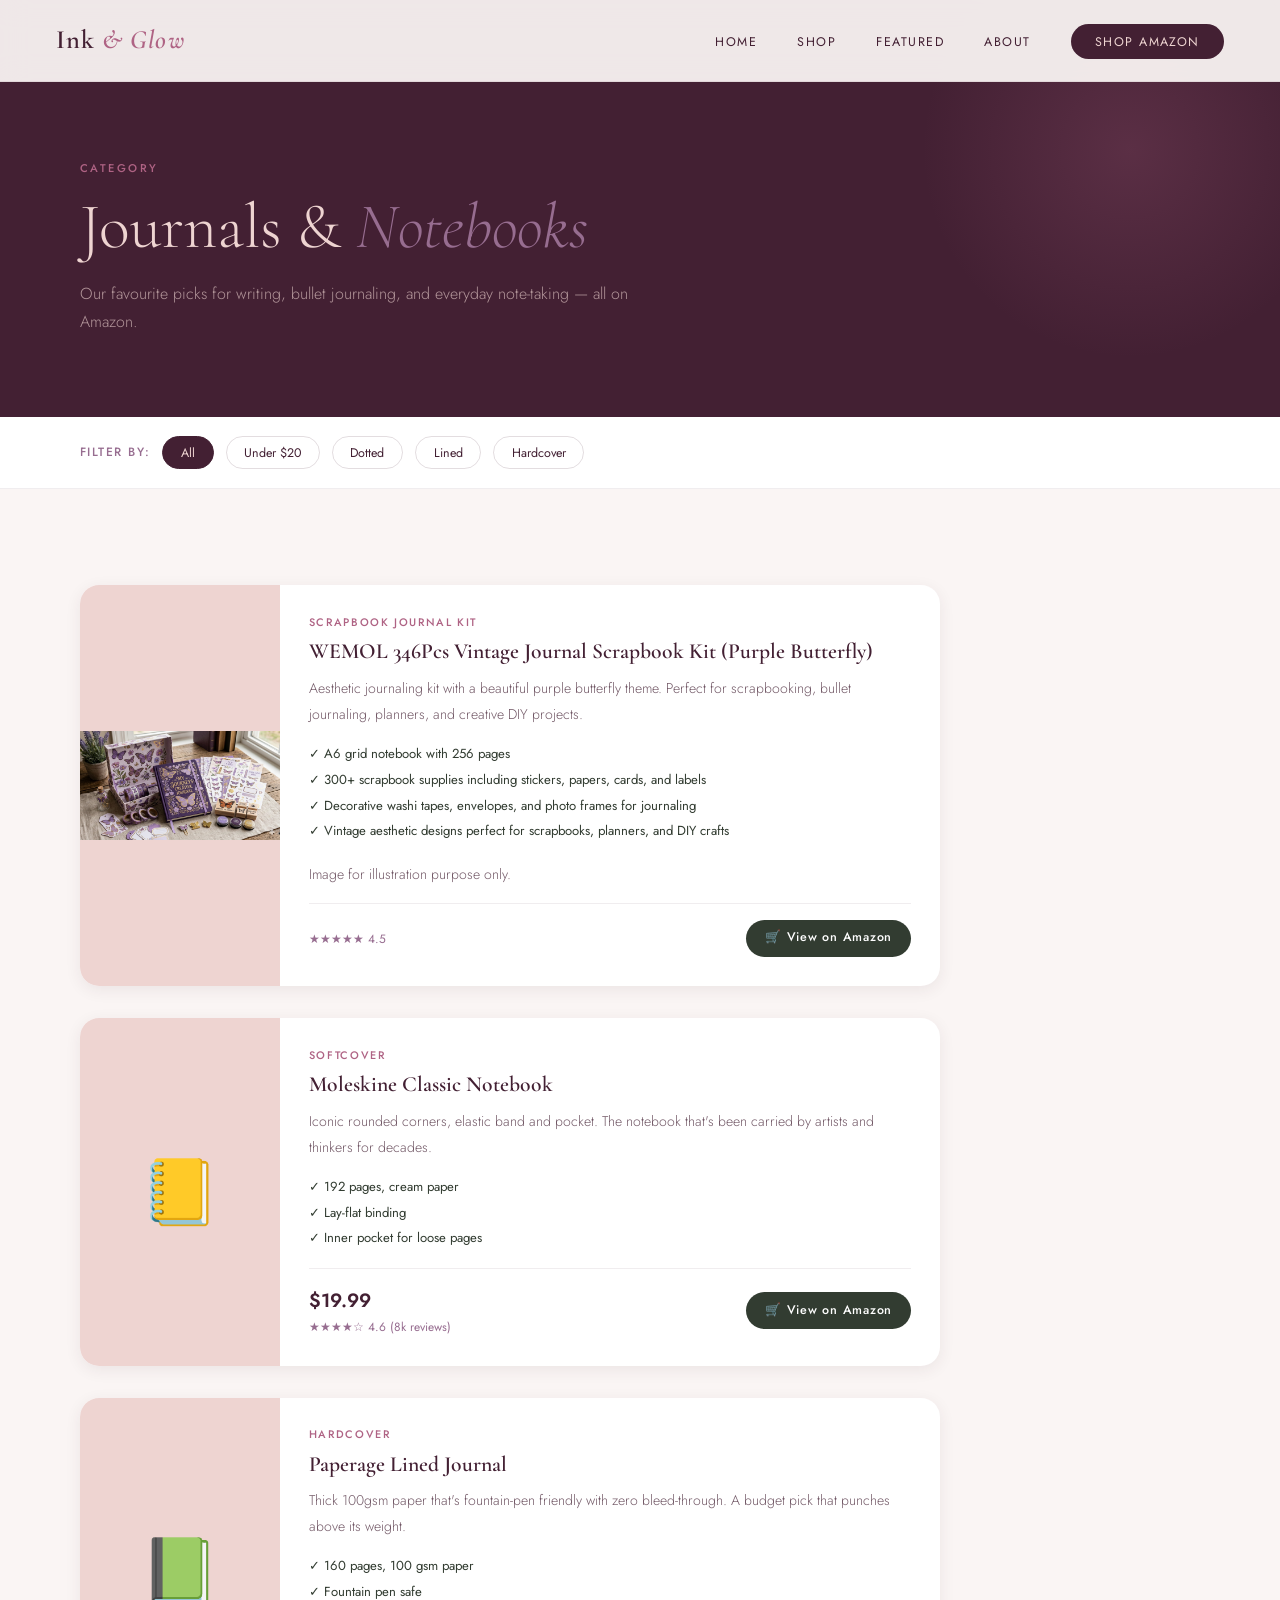
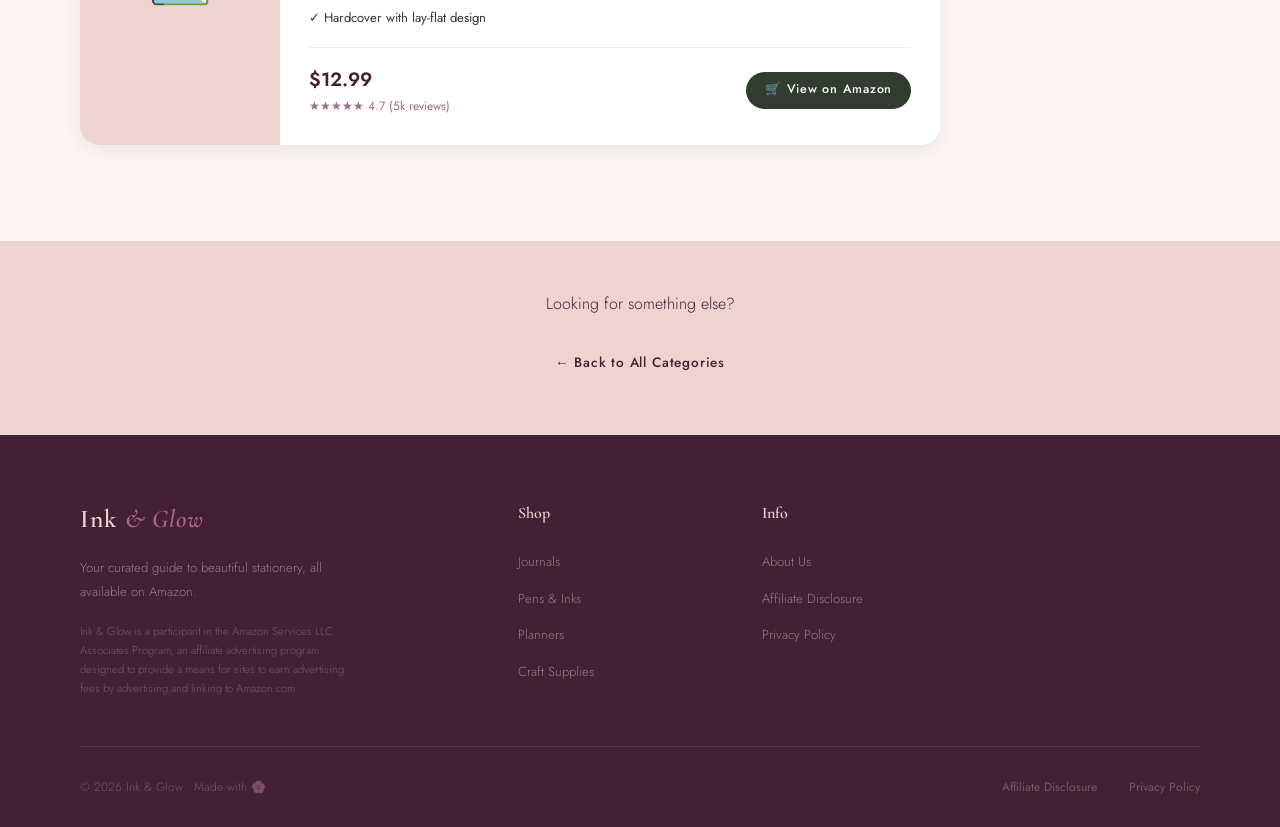
==== journals.html @ 172609c1 "initial commit" ====
<!DOCTYPE html>
<html lang="en">
<head>
  <meta charset="UTF-8" />
  <meta name="viewport" content="width=device-width, initial-scale=1.0" />
  <title>Journals & Notebooks — Ink & Glow</title>
  <link rel="stylesheet" href="style.css" />
</head>
<body>

<nav class="nav" id="nav">
  <a href="index.html" class="nav__logo">Ink <span>& Glow</span></a>
  <ul class="nav__links">
    <li><a href="index.html">Home</a></li>
    <li><a href="index.html#categories">Shop</a></li>
    <li><a href="index.html#featured">Featured</a></li>
    <li><a href="about.html">About</a></li>
    <li><a href="index.html#featured" class="nav__cta">Shop Amazon</a></li>
  </ul>
</nav>

<header class="page-hero">
  <span class="section-label page-hero__label anim-1">Category</span>
  <h1 class="page-hero__title anim-2">Journals & <em>Notebooks</em></h1>
  <p class="page-hero__sub anim-3">Our favourite picks for writing, bullet journaling, and everyday note-taking — all on Amazon.</p>
</header>

<!-- FILTER BAR (optional, just visual) -->
<div class="filter-bar">
  <span class="filter-bar__label">Filter by:</span>
  <button class="filter-btn filter-btn--active">All</button>
  <button class="filter-btn">Under $20</button>
  <button class="filter-btn">Dotted</button>
  <button class="filter-btn">Lined</button>
  <button class="filter-btn">Hardcover</button>
</div>

<section class="section">
  <div class="cat-products-grid">

    <!-- PRODUCT CARD — copy and paste this block for each product -->
    <div class="card cat-product-card reveal">
      <div class="cat-product-card__img"><img src="pics/purple-butterfly.png"></div>
      <div class="cat-product-card__body">
        <span class="cat-product-card__tag">SCRAPBOOK JOURNAL KIT</span>
        <h3 class="cat-product-card__name">WEMOL 346Pcs Vintage Journal Scrapbook Kit (Purple Butterfly)</h3>
        <p class="cat-product-card__desc">Aesthetic journaling kit with a beautiful purple butterfly theme. Perfect for scrapbooking, bullet journaling, planners, and creative DIY projects.</p>
        <ul class="cat-product-card__features">
          <li>✓ A6 grid notebook with 256 pages</li>
          <li>✓ 300+ scrapbook supplies including stickers, papers, cards, and labels</li>
          <li>✓ Decorative washi tapes, envelopes, and photo frames for journaling</li>
          <li>✓ Vintage aesthetic designs perfect for scrapbooks, planners, and DIY crafts</li>
        </ul>
        <p class="cat-product-card__desc">Image for illustration purpose only.</p>
        <div class="cat-product-card__footer">
          <div>
            <span class="cat-product-card__price"></span>
            <span class="cat-product-card__stars">★★★★★ 4.5</span>
          </div>
          <a href="https://amzn.to/4ucD2rO" target="_blank" rel="noopener" class="btn btn--amazon">🛒 View on Amazon</a>
        </div>
      </div>
    </div>
    <!-- END PRODUCT CARD -->

    <div class="card cat-product-card reveal">
      <div class="cat-product-card__img">📒</div>
      <div class="cat-product-card__body">
        <span class="cat-product-card__tag">Softcover</span>
        <h3 class="cat-product-card__name">Moleskine Classic Notebook</h3>
        <p class="cat-product-card__desc">Iconic rounded corners, elastic band and pocket. The notebook that's been carried by artists and thinkers for decades.</p>
        <ul class="cat-product-card__features">
          <li>✓ 192 pages, cream paper</li>
          <li>✓ Lay-flat binding</li>
          <li>✓ Inner pocket for loose pages</li>
        </ul>
        <div class="cat-product-card__footer">
          <div>
            <span class="cat-product-card__price">$19.99</span>
            <span class="cat-product-card__stars">★★★★☆ 4.6 (8k reviews)</span>
          </div>
          <a href="YOUR_AMAZON_AFFILIATE_LINK_HERE" target="_blank" rel="noopener" class="btn btn--amazon">🛒 View on Amazon</a>
        </div>
      </div>
    </div>

    <div class="card cat-product-card reveal">
      <div class="cat-product-card__img">📗</div>
      <div class="cat-product-card__body">
        <span class="cat-product-card__tag">Hardcover</span>
        <h3 class="cat-product-card__name">Paperage Lined Journal</h3>
        <p class="cat-product-card__desc">Thick 100gsm paper that's fountain-pen friendly with zero bleed-through. A budget pick that punches above its weight.</p>
        <ul class="cat-product-card__features">
          <li>✓ 160 pages, 100 gsm paper</li>
          <li>✓ Fountain pen safe</li>
          <li>✓ Hardcover with lay-flat design</li>
        </ul>
        <div class="cat-product-card__footer">
          <div>
            <span class="cat-product-card__price">$12.99</span>
            <span class="cat-product-card__stars">★★★★★ 4.7 (5k reviews)</span>
          </div>
          <a href="YOUR_AMAZON_AFFILIATE_LINK_HERE" target="_blank" rel="noopener" class="btn btn--amazon">🛒 View on Amazon</a>
        </div>
      </div>
    </div>

    <!-- ADD MORE PRODUCT CARDS HERE BY COPYING THE BLOCK ABOVE -->

  </div>
</section>

<!-- BACK TO CATEGORIES -->
<section class="section section--rose" style="text-align:center; padding:3rem 5rem;">
  <p style="margin-bottom:1.2rem; color:var(--eggplant);">Looking for something else?</p>
  <a href="index.html#categories" class="btn btn--dark">← Back to All Categories</a>
</section>

<footer class="footer">
  <div class="footer__grid">
    <div>
      <span class="footer__brand-name">Ink <span>& Glow</span></span>
      <p class="footer__desc">Your curated guide to beautiful stationery, all available on Amazon.</p>
      <p class="footer__disclaimer">Ink & Glow is a participant in the Amazon Services LLC Associates Program, an affiliate advertising program designed to provide a means for sites to earn advertising fees by advertising and linking to Amazon.com.</p>
    </div>
    <div>
      <p class="footer__heading">Shop</p>
      <ul class="footer__links">
        <li><a href="journals.html">Journals</a></li>
        <li><a href="pens.html">Pens & Inks</a></li>
        <li><a href="planners.html">Planners</a></li>
        <li><a href="craft.html">Craft Supplies</a></li>
      </ul>
    </div>
    <div>
      <p class="footer__heading">Info</p>
      <ul class="footer__links">
        <li><a href="about.html">About Us</a></li>
        <li><a href="affiliate-disclosure.html">Affiliate Disclosure</a></li>
        <li><a href="privacy.html">Privacy Policy</a></li>
      </ul>
    </div>
  </div>
  <div class="footer__bottom">
    <p class="footer__copy">© 2026 Ink & Glow · Made with 🌸</p>
    <div class="footer__bottom-links">
      <a href="affiliate-disclosure.html">Affiliate Disclosure</a>
      <a href="privacy.html">Privacy Policy</a>
    </div>
  </div>
</footer>

<style>
.filter-bar {
  display: flex; align-items: center; gap: 0.75rem; flex-wrap: wrap;
  padding: 1.2rem 5rem; background: #fff;
  border-bottom: 1px solid rgba(67,32,51,0.08);
}
.filter-bar__label { font-size: 0.75rem; text-transform: uppercase; letter-spacing: 0.12em; color: var(--tulipan); font-weight: 500; }
.filter-btn {
  padding: 0.4rem 1.1rem; border-radius: var(--radius-pill);
  border: 1.5px solid rgba(67,32,51,0.15); background: transparent;
  font-family: var(--font-body); font-size: 0.78rem;
  color: var(--eggplant); cursor: pointer;
  transition: all var(--transition);
}
.filter-btn:hover      { border-color: var(--raspberry); color: var(--raspberry); }
.filter-btn--active    { background: var(--eggplant); color: var(--misty-rose); border-color: var(--eggplant); }

.cat-products-grid {
  display: grid; grid-template-columns: 1fr;
  gap: 2rem; max-width: 860px;
}
.cat-product-card { display: grid; grid-template-columns: 200px 1fr; }
.cat-product-card__img {
  background: var(--misty-rose);
  display: flex; align-items: center; justify-content: center;
  font-size: 4rem; min-height: 200px;
}
.cat-product-card__body { padding: 1.8rem; }
.cat-product-card__tag {
  font-size: 0.68rem; text-transform: uppercase; letter-spacing: 0.15em;
  color: var(--raspberry); font-weight: 500; display: block; margin-bottom: 0.5rem;
}
.cat-product-card__name {
  font-family: var(--font-display); font-size: 1.35rem; font-weight: 600;
  color: var(--eggplant); margin-bottom: 0.6rem; line-height: 1.2;
}
.cat-product-card__desc { font-size: 0.88rem; margin-bottom: 1rem; }
.cat-product-card__features {
  list-style: none; display: flex; flex-direction: column; gap: 0.3rem;
  margin-bottom: 1.2rem;
}
.cat-product-card__features li { font-size: 0.82rem; color: var(--olive); font-weight: 400; }
.cat-product-card__footer {
  display: flex; align-items: center; justify-content: space-between;
  padding-top: 1rem; border-top: 1px solid rgba(67,32,51,0.08); flex-wrap: wrap; gap: 0.8rem;
}
.cat-product-card__price { font-size: 1.2rem; font-weight: 600; color: var(--eggplant); display: block; }
.cat-product-card__stars { font-size: 0.75rem; color: var(--tulipan); display: block; margin-top: 0.15rem; }

@media (max-width: 700px) {
  .cat-product-card { grid-template-columns: 1fr; }
  .cat-product-card__img { min-height: 140px; }
  .filter-bar { padding: 1rem 1.5rem; }
}
</style>

<script>
  const nav = document.getElementById('nav');
  window.addEventListener('scroll', () => nav.classList.toggle('scrolled', window.scrollY > 40));
  const reveals = document.querySelectorAll('.reveal');
  const observer = new IntersectionObserver((entries) => {
    entries.forEach((e, i) => {
      if (e.isIntersecting) { e.target.style.transitionDelay = (i % 4) * 0.1 + 's'; e.target.classList.add('visible'); }
    });
  }, { threshold: 0.1 });
  reveals.forEach(el => observer.observe(el));

  // Filter buttons (visual only — just toggles active state)
  document.querySelectorAll('.filter-btn').forEach(btn => {
    btn.addEventListener('click', () => {
      document.querySelectorAll('.filter-btn').forEach(b => b.classList.remove('filter-btn--active'));
      btn.classList.add('filter-btn--active');
    });
  });
</script>
</body>
</html>
---- style.css ----
@import url('https://fonts.googleapis.com/css2?family=Cormorant+Garamond:ital,wght@0,300;0,400;0,600;1,300;1,400;1,600&family=Jost:wght@300;400;500;600&display=swap');

:root {
  --misty-rose: #EED4D1;
  --eggplant:   #432033;
  --tulipan:    #976D90;
  --raspberry:  #AF6384;
  --olive:      #323C31;
  --cream:      #FAF5F4;
  --font-display: 'Cormorant Garamond', serif;
  --font-body:    'Jost', sans-serif;
  --shadow-sm: 0 4px 16px rgba(67,32,51,0.08);
  --shadow-md: 0 8px 32px rgba(67,32,51,0.13);
  --radius-sm:   0.6rem;
  --radius-md:   1.2rem;
  --radius-pill: 2rem;
  --transition: 0.28s ease;
}

*, *::before, *::after { box-sizing: border-box; margin: 0; padding: 0; }
html { scroll-behavior: smooth; }
body { font-family: var(--font-body); background: var(--cream); color: var(--eggplant); overflow-x: hidden; line-height: 1.6; }
img { max-width: 100%; display: block; }
ul  { list-style: none; }
a   { color: inherit; text-decoration: none; }

h1, h2, h3, h4 { font-family: var(--font-display); font-weight: 400; line-height: 1.15; }
p { font-weight: 300; line-height: 1.85; color: rgba(67,32,51,0.75); }
em { font-style: italic; color: var(--tulipan); }

.section-label { display: block; font-size: 0.7rem; letter-spacing: 0.22em; text-transform: uppercase; color: var(--raspberry); font-weight: 500; margin-bottom: 0.75rem; }
.section-title { font-family: var(--font-display); font-size: clamp(2rem, 3.5vw, 3rem); font-weight: 400; color: var(--eggplant); margin-bottom: 1.2rem; }

.section       { padding: 6rem 5rem; }
.section--dark { background: var(--eggplant); }
.section--dark .section-title { color: var(--misty-rose); }
.section--dark p { color: rgba(238,212,209,0.65); }
.section--rose  { background: var(--misty-rose); }

.nav {
  position: fixed; top: 0; left: 0; right: 0; z-index: 1000;
  display: flex; align-items: center; justify-content: space-between;
  padding: 1.2rem 3.5rem;
  background: rgba(250,245,244,0.94);
  backdrop-filter: blur(14px);
  border-bottom: 1px solid rgba(67,32,51,0.08);
  transition: box-shadow var(--transition);
}
.nav.scrolled { box-shadow: var(--shadow-sm); }
.nav__logo { font-family: var(--font-display); font-size: 1.65rem; font-weight: 600; letter-spacing: 0.04em; color: var(--eggplant); }
.nav__logo span { color: var(--raspberry); font-style: italic; }
.nav__links { display: flex; align-items: center; gap: 2.5rem; }
.nav__links a { font-size: 0.78rem; letter-spacing: 0.12em; text-transform: uppercase; font-weight: 400; color: var(--eggplant); transition: color var(--transition); position: relative; }
.nav__links a::after { content: ''; position: absolute; bottom: -3px; left: 0; right: 0; height: 1px; background: var(--raspberry); transform: scaleX(0); transform-origin: left; transition: transform var(--transition); }
.nav__links a:hover        { color: var(--raspberry); }
.nav__links a:hover::after { transform: scaleX(1); }
.nav__links a.active       { color: var(--raspberry); }
.nav__links a.active::after{ transform: scaleX(1); }
.nav__cta { background: var(--eggplant) !important; color: var(--misty-rose) !important; padding: 0.55rem 1.5rem; border-radius: var(--radius-pill); transition: background var(--transition) !important; }
.nav__cta::after { display: none !important; }
.nav__cta:hover  { background: var(--raspberry) !important; color: #fff !important; }

.btn { display: inline-flex; align-items: center; gap: 0.5rem; padding: 0.85rem 2rem; border-radius: var(--radius-pill); font-family: var(--font-body); font-size: 0.85rem; letter-spacing: 0.06em; font-weight: 500; cursor: pointer; border: none; transition: transform var(--transition), background var(--transition), color var(--transition); }
.btn:hover { transform: translateY(-2px); }
.btn--primary       { background: var(--raspberry); color: #fff; }
.btn--primary:hover { background: var(--tulipan); color: #fff; }
.btn--outline-light       { border: 1.5px solid rgba(238,212,209,0.5); color: var(--misty-rose); background: transparent; }
.btn--outline-light:hover { border-color: var(--misty-rose); color: #fff; }
.btn--outline       { border: 1.5px solid var(--eggplant); color: var(--eggplant); background: transparent; }
.btn--outline:hover { background: var(--eggplant); color: var(--misty-rose); }
.btn--amazon       { background: var(--olive); color: #fff; font-size: 0.78rem; padding: 0.55rem 1.2rem; }
.btn--amazon:hover { background: var(--raspberry); }

.badge { display: inline-block; font-size: 0.67rem; letter-spacing: 0.12em; text-transform: uppercase; padding: 0.28rem 0.85rem; border-radius: var(--radius-pill); font-weight: 500; }
.badge--primary { background: var(--raspberry); color: #fff; }

.marquee-wrap { background: var(--olive); padding: 0.9rem 0; overflow: hidden; border-top: 3px solid var(--raspberry); border-bottom: 3px solid var(--raspberry); }
.marquee-track { display: flex; gap: 3rem; width: max-content; animation: marquee 25s linear infinite; }
.marquee-track span { font-family: var(--font-display); font-size: 1.1rem; font-style: italic; color: var(--misty-rose); white-space: nowrap; letter-spacing: 0.04em; }
.marquee-track span::before { content: '✦ '; color: var(--raspberry); }

.card { background: #fff; border-radius: var(--radius-md); overflow: hidden; box-shadow: var(--shadow-sm); transition: transform var(--transition), box-shadow var(--transition); }
.card:hover { transform: translateY(-6px); box-shadow: var(--shadow-md); }
.card--dark { background: rgba(255,255,255,0.05); border: 1px solid rgba(238,212,209,0.12); }
.card--dark:hover { border-color: var(--raspberry); }

.page-hero { padding: 10rem 5rem 5rem; background: var(--eggplant); position: relative; overflow: hidden; }
.page-hero::before { content: ''; position: absolute; top: -60px; right: -60px; width: 420px; height: 420px; border-radius: 50%; background: radial-gradient(circle, rgba(175,99,132,0.22) 0%, transparent 70%); pointer-events: none; }
.page-hero__label { color: var(--raspberry) !important; }
.page-hero__title { font-family: var(--font-display); font-size: clamp(2.5rem, 5vw, 4.5rem); color: var(--misty-rose); font-weight: 300; max-width: 680px; margin-bottom: 1rem; }
.page-hero__sub { font-size: 1rem; color: rgba(238,212,209,0.65); max-width: 560px; font-weight: 300; line-height: 1.8; }

.prose { max-width: 780px; }
.prose h2 { font-family: var(--font-display); font-size: 1.65rem; font-weight: 600; color: var(--eggplant); margin: 2.8rem 0 0.75rem; }
.prose h2:first-child { margin-top: 0; }
.prose p  { margin-bottom: 1.2rem; }
.prose ul { list-style: disc; padding-left: 1.4rem; margin-bottom: 1.2rem; }
.prose ul li { font-weight: 300; line-height: 1.8; color: rgba(67,32,51,0.75); margin-bottom: 0.4rem; }
.prose a { color: var(--raspberry); text-decoration: underline; text-underline-offset: 3px; }
.prose a:hover { color: var(--tulipan); }
.prose .last-updated { font-size: 0.78rem; color: var(--tulipan); margin-bottom: 2.5rem; }

.footer { background: var(--eggplant); padding: 4rem 5rem 0; }
.footer__grid { display: grid; grid-template-columns: 2fr 1fr 1fr 1fr; gap: 3rem; padding-bottom: 3rem; border-bottom: 1px solid rgba(238,212,209,0.1); }
.footer__brand-name { font-family: var(--font-display); font-size: 1.6rem; font-weight: 600; color: var(--misty-rose); letter-spacing: 0.04em; display: inline-block; margin-bottom: 1rem; }
.footer__brand-name span { color: var(--raspberry); font-style: italic; }
.footer__desc { font-size: 0.82rem; color: rgba(238,212,209,0.5); max-width: 260px; line-height: 1.8; font-weight: 300; }
.footer__disclaimer { font-size: 0.7rem; color: rgba(238,212,209,0.3); margin-top: 1.2rem; line-height: 1.7; max-width: 280px; }
.footer__heading { font-family: var(--font-display); font-size: 1rem; font-weight: 600; color: var(--misty-rose); margin-bottom: 1.2rem; }
.footer__links { display: flex; flex-direction: column; gap: 0.7rem; }
.footer__links a { font-size: 0.82rem; color: rgba(238,212,209,0.5); font-weight: 300; transition: color var(--transition); }
.footer__links a:hover { color: var(--misty-rose); }
.footer__bottom { padding: 1.8rem 0; display: flex; align-items: center; justify-content: space-between; }
.footer__copy { font-size: 0.75rem; color: rgba(238,212,209,0.3); font-weight: 300; }
.footer__bottom-links { display: flex; gap: 2rem; }
.footer__bottom-links a { font-size: 0.75rem; color: rgba(238,212,209,0.3); transition: color var(--transition); }
.footer__bottom-links a:hover { color: var(--misty-rose); }

.reveal { opacity: 0; transform: translateY(28px); transition: opacity 0.7s ease, transform 0.7s ease; }
.reveal.visible { opacity: 1; transform: translateY(0); }

@keyframes fadeUp { from { opacity: 0; transform: translateY(24px); } to { opacity: 1; transform: translateY(0); } }
@keyframes marquee { from { transform: translateX(0); } to { transform: translateX(-50%); } }
.anim-1 { animation: fadeUp 0.8s 0.05s ease both; }
.anim-2 { animation: fadeUp 0.8s 0.15s ease both; }
.anim-3 { animation: fadeUp 0.8s 0.25s ease both; }
.anim-4 { animation: fadeUp 0.8s 0.35s ease both; }

@media (max-width: 1024px) {
  .section { padding: 5rem 3rem; }
  .footer__grid { grid-template-columns: 1fr 1fr; gap: 2rem; }
}
@media (max-width: 768px) {
  .nav { padding: 1rem 1.5rem; }
  .nav__links { display: none; }
  .section { padding: 4rem 1.5rem; }
  .page-hero { padding: 8rem 1.5rem 4rem; }
  .footer { padding: 3rem 1.5rem 0; }
  .footer__grid { grid-template-columns: 1fr; gap: 2rem; }
  .footer__bottom { flex-direction: column; gap: 1rem; text-align: center; }
}
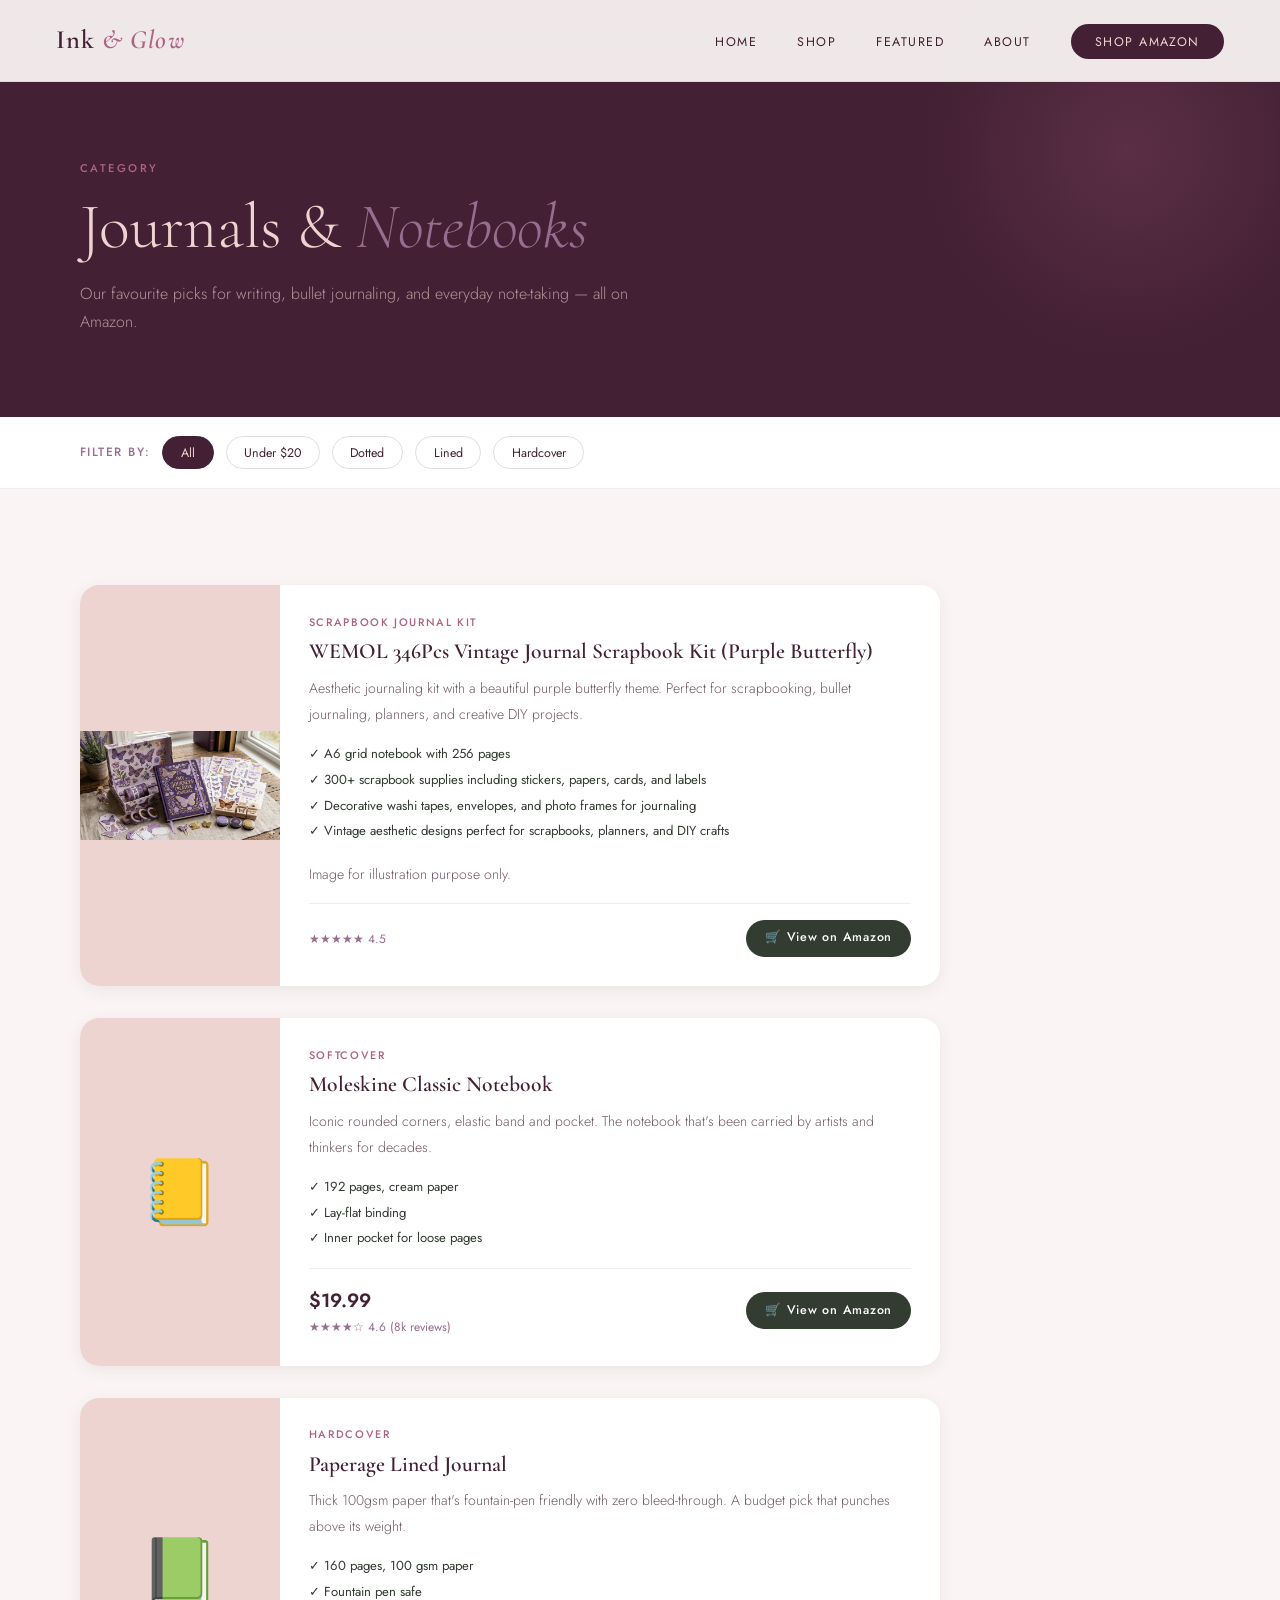
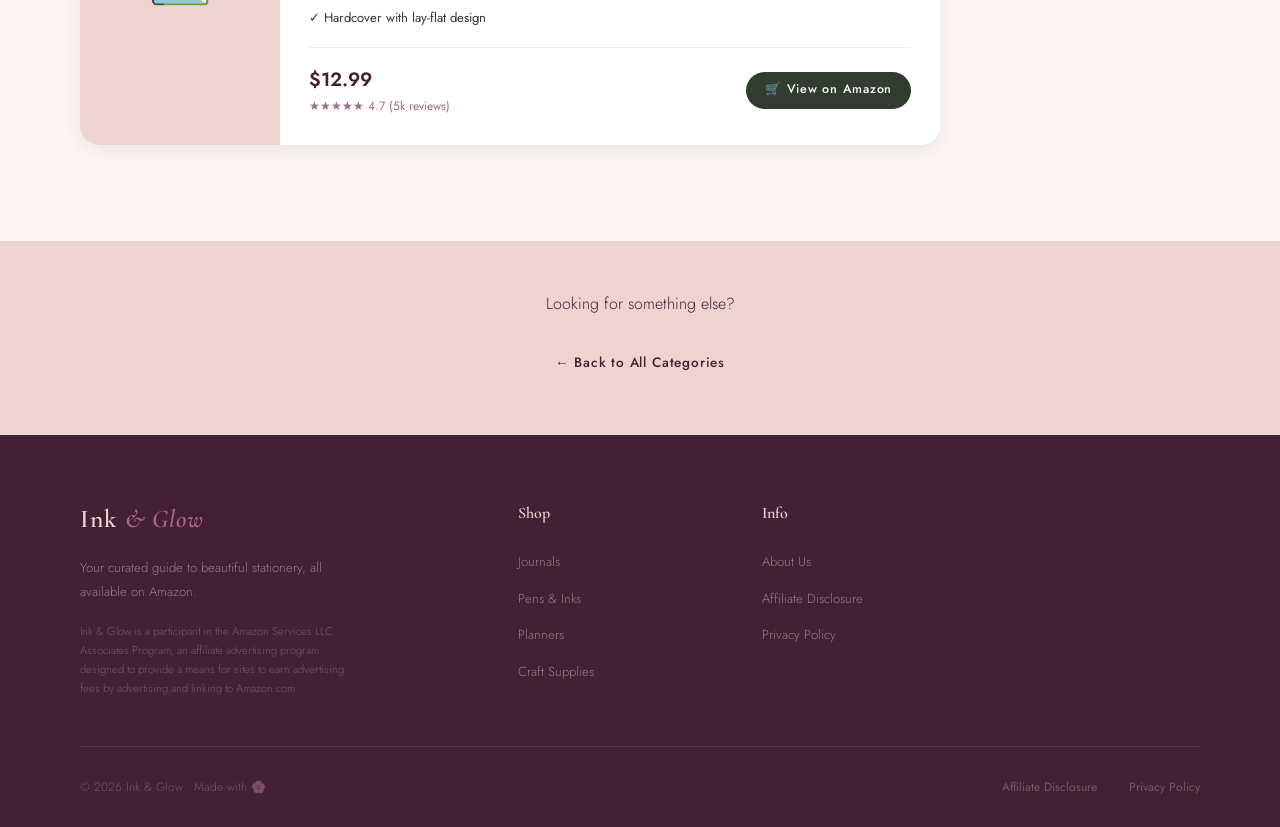
==== commit 0fe54e9d: "replaced png with webp and code updated" ====
--- a/journals.html
+++ b/journals.html
@@ -40,7 +40,7 @@
 
     <!-- PRODUCT CARD — copy and paste this block for each product -->
     <div class="card cat-product-card reveal">
-      <div class="cat-product-card__img"><img src="pics/purple-butterfly.png"></div>
+      <div class="cat-product-card__img"><img src="pics/purple-butterfly.webp"></div>
       <div class="cat-product-card__body">
         <span class="cat-product-card__tag">SCRAPBOOK JOURNAL KIT</span>
         <h3 class="cat-product-card__name">WEMOL 346Pcs Vintage Journal Scrapbook Kit (Purple Butterfly)</h3>
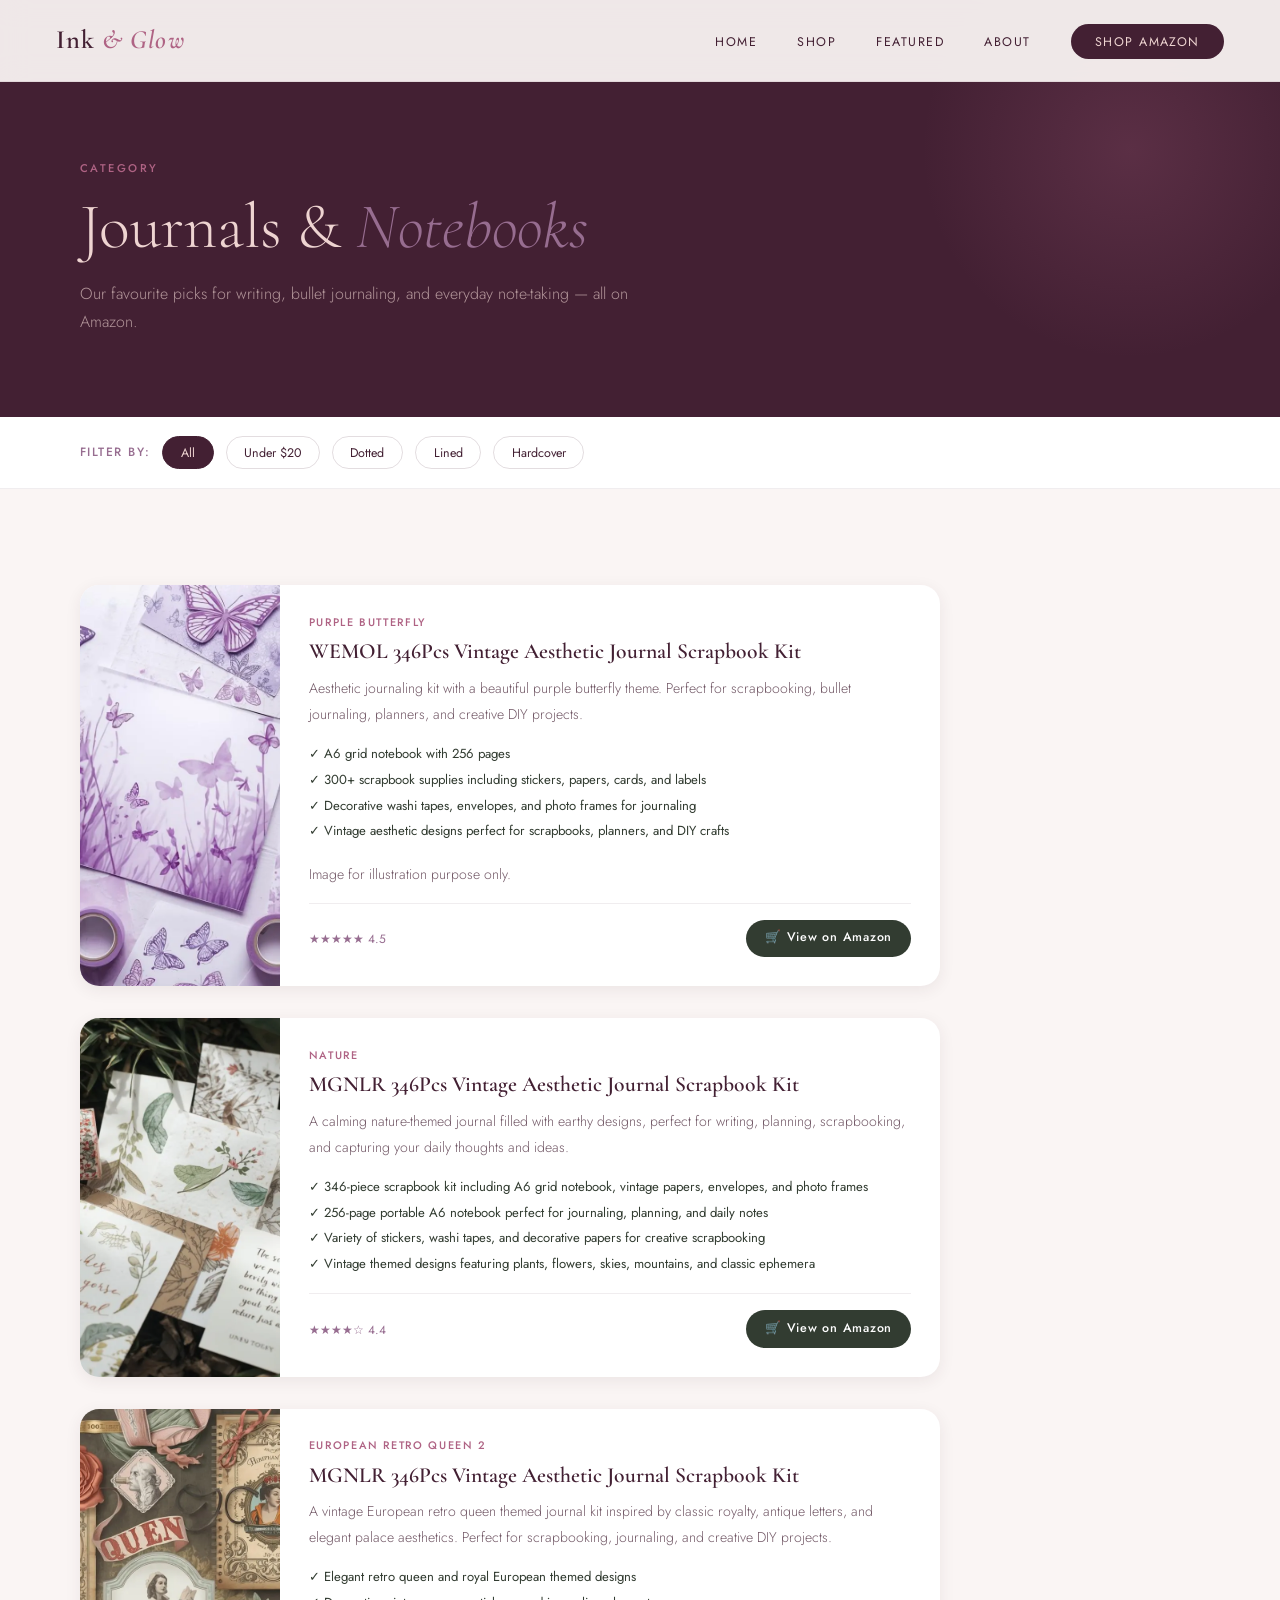
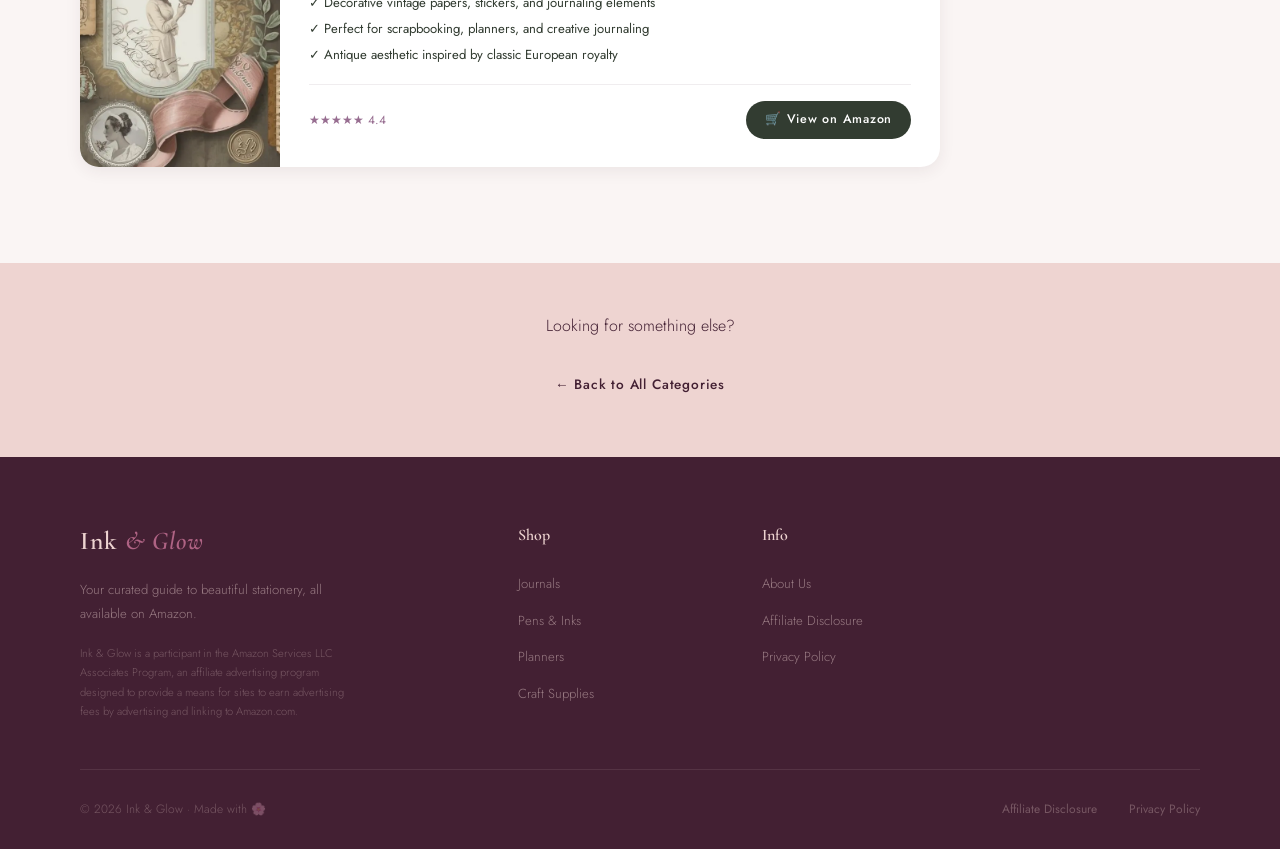
==== commit 852f99d7: "journal section updates" ====
--- a/journals.html
+++ b/journals.html
@@ -42,8 +42,8 @@
     <div class="card cat-product-card reveal">
       <div class="cat-product-card__img"><img src="pics/purple-butterfly.webp"></div>
       <div class="cat-product-card__body">
-        <span class="cat-product-card__tag">SCRAPBOOK JOURNAL KIT</span>
-        <h3 class="cat-product-card__name">WEMOL 346Pcs Vintage Journal Scrapbook Kit (Purple Butterfly)</h3>
+        <span class="cat-product-card__tag">PURPLE BUTTERFLY</span>
+        <h3 class="cat-product-card__name">WEMOL 346Pcs Vintage Aesthetic Journal Scrapbook Kit</h3>
         <p class="cat-product-card__desc">Aesthetic journaling kit with a beautiful purple butterfly theme. Perfect for scrapbooking, bullet journaling, planners, and creative DIY projects.</p>
         <ul class="cat-product-card__features">
           <li>✓ A6 grid notebook with 256 pages</li>
@@ -64,43 +64,45 @@
     <!-- END PRODUCT CARD -->
 
     <div class="card cat-product-card reveal">
-      <div class="cat-product-card__img">📒</div>
+      <div class="cat-product-card__img"><img src="pics/nature-theme.webp"></div>
       <div class="cat-product-card__body">
-        <span class="cat-product-card__tag">Softcover</span>
-        <h3 class="cat-product-card__name">Moleskine Classic Notebook</h3>
-        <p class="cat-product-card__desc">Iconic rounded corners, elastic band and pocket. The notebook that's been carried by artists and thinkers for decades.</p>
+        <span class="cat-product-card__tag">NATURE</span>
+        <h3 class="cat-product-card__name">MGNLR 346Pcs Vintage Aesthetic Journal Scrapbook Kit</h3>
+        <p class="cat-product-card__desc">A calming nature-themed journal filled with earthy designs, perfect for writing, planning, scrapbooking, and capturing your daily thoughts and ideas.</p>
         <ul class="cat-product-card__features">
-          <li>✓ 192 pages, cream paper</li>
-          <li>✓ Lay-flat binding</li>
-          <li>✓ Inner pocket for loose pages</li>
+          <li>✓ 346-piece scrapbook kit including A6 grid notebook, vintage papers, envelopes, and photo frames</li>
+          <li>✓ 256-page portable A6 notebook perfect for journaling, planning, and daily notes</li>
+          <li>✓ Variety of stickers, washi tapes, and decorative papers for creative scrapbooking</li>
+          <li>✓ Vintage themed designs featuring plants, flowers, skies, mountains, and classic ephemera</li>
         </ul>
         <div class="cat-product-card__footer">
           <div>
-            <span class="cat-product-card__price">$19.99</span>
-            <span class="cat-product-card__stars">★★★★☆ 4.6 (8k reviews)</span>
+            <span class="cat-product-card__price"></span>
+            <span class="cat-product-card__stars">★★★★☆ 4.4</span>
           </div>
-          <a href="YOUR_AMAZON_AFFILIATE_LINK_HERE" target="_blank" rel="noopener" class="btn btn--amazon">🛒 View on Amazon</a>
+          <a href="https://amzn.to/3NlHO5G" target="_blank" rel="noopener" class="btn btn--amazon">🛒 View on Amazon</a>
         </div>
       </div>
     </div>
 
     <div class="card cat-product-card reveal">
-      <div class="cat-product-card__img">📗</div>
+      <div class="cat-product-card__img"><img src="pics/european-retro-q2.webp"></div>
       <div class="cat-product-card__body">
-        <span class="cat-product-card__tag">Hardcover</span>
-        <h3 class="cat-product-card__name">Paperage Lined Journal</h3>
-        <p class="cat-product-card__desc">Thick 100gsm paper that's fountain-pen friendly with zero bleed-through. A budget pick that punches above its weight.</p>
+        <span class="cat-product-card__tag">EUROPEAN RETRO QUEEN 2</span>
+        <h3 class="cat-product-card__name">MGNLR 346Pcs Vintage Aesthetic Journal Scrapbook Kit</h3>
+        <p class="cat-product-card__desc">A vintage European retro queen themed journal kit inspired by classic royalty, antique letters, and elegant palace aesthetics. Perfect for scrapbooking, journaling, and creative DIY projects.</p>
         <ul class="cat-product-card__features">
-          <li>✓ 160 pages, 100 gsm paper</li>
-          <li>✓ Fountain pen safe</li>
-          <li>✓ Hardcover with lay-flat design</li>
+          <li>✓ Elegant retro queen and royal European themed designs</li>
+          <li>✓ Decorative vintage papers, stickers, and journaling elements</li>
+          <li>✓ Perfect for scrapbooking, planners, and creative journaling</li>
+          <li>✓ Antique aesthetic inspired by classic European royalty</li>
         </ul>
         <div class="cat-product-card__footer">
           <div>
-            <span class="cat-product-card__price">$12.99</span>
-            <span class="cat-product-card__stars">★★★★★ 4.7 (5k reviews)</span>
+            <span class="cat-product-card__price"></span>
+            <span class="cat-product-card__stars">★★★★★ 4.4</span>
           </div>
-          <a href="YOUR_AMAZON_AFFILIATE_LINK_HERE" target="_blank" rel="noopener" class="btn btn--amazon">🛒 View on Amazon</a>
+          <a href="https://amzn.to/4cuzb2U" target="_blank" rel="noopener" class="btn btn--amazon">🛒 View on Amazon</a>
         </div>
       </div>
     </div>
@@ -175,7 +177,12 @@
 .cat-product-card__img {
   background: var(--misty-rose);
   display: flex; align-items: center; justify-content: center;
-  font-size: 4rem; min-height: 200px;
+  font-size: 4rem; min-height: 200px; overflow: hidden;
+}
+.cat-product-card__img img {
+  width: 100%;
+  height: 100%;
+  object-fit: cover;
 }
 .cat-product-card__body { padding: 1.8rem; }
 .cat-product-card__tag {
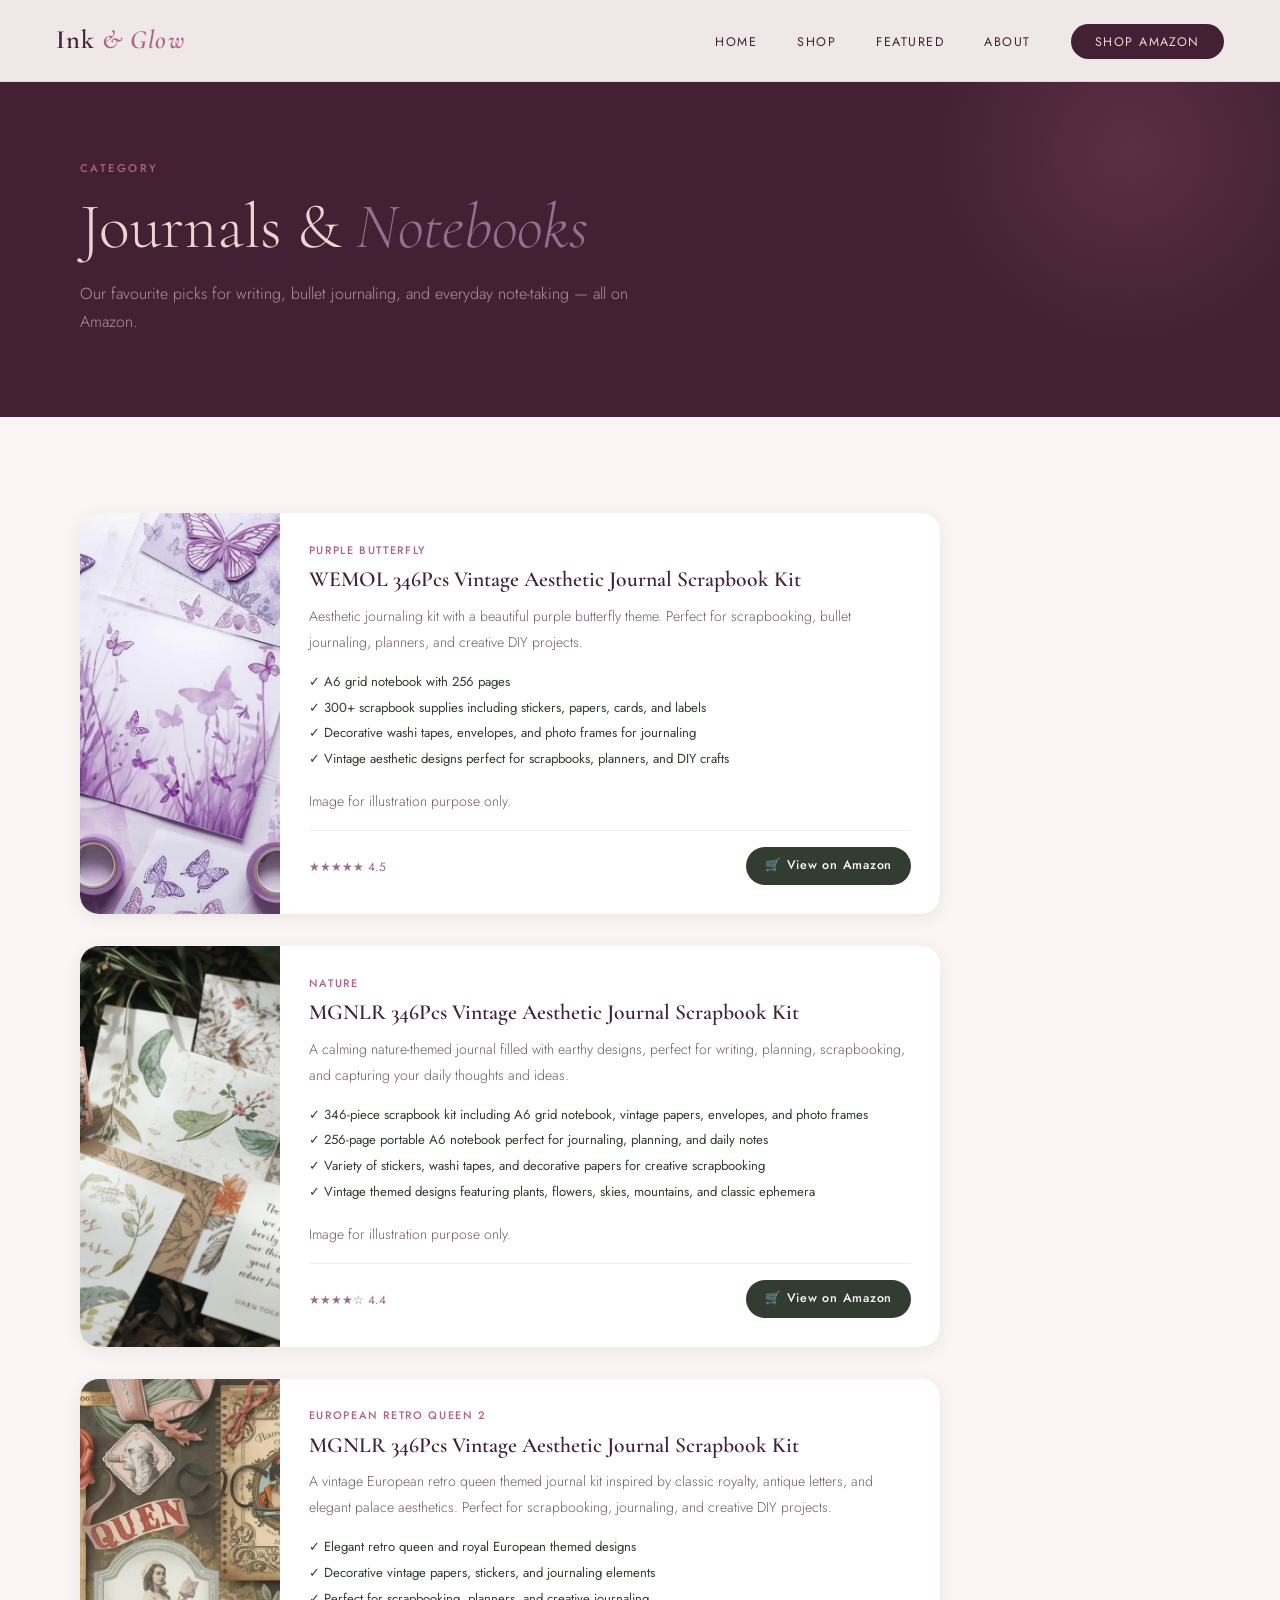
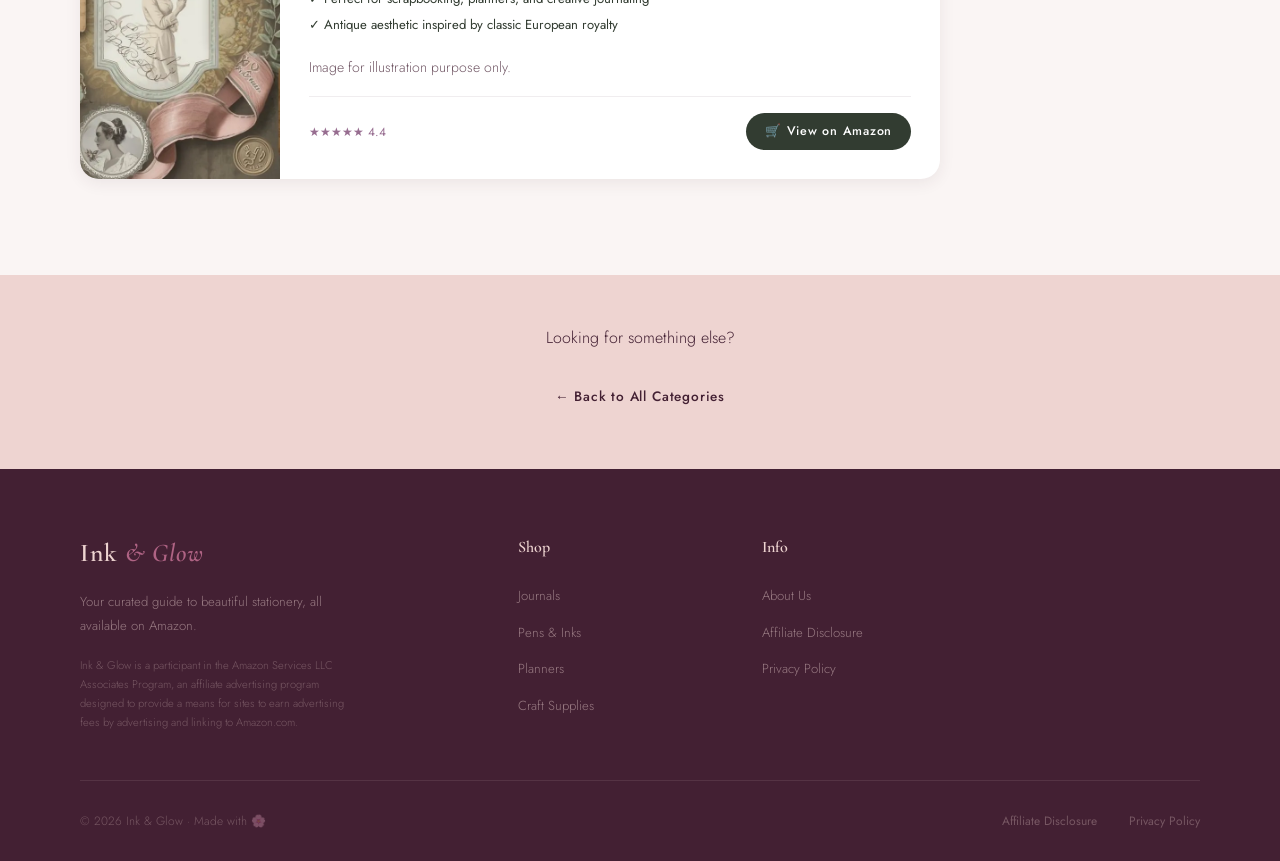
==== commit 7c9012f6: "filter bar removal" ====
--- a/journals.html
+++ b/journals.html
@@ -24,16 +24,6 @@
   <h1 class="page-hero__title anim-2">Journals & <em>Notebooks</em></h1>
   <p class="page-hero__sub anim-3">Our favourite picks for writing, bullet journaling, and everyday note-taking — all on Amazon.</p>
 </header>
-
-<!-- FILTER BAR (optional, just visual) -->
-<div class="filter-bar">
-  <span class="filter-bar__label">Filter by:</span>
-  <button class="filter-btn filter-btn--active">All</button>
-  <button class="filter-btn">Under $20</button>
-  <button class="filter-btn">Dotted</button>
-  <button class="filter-btn">Lined</button>
-  <button class="filter-btn">Hardcover</button>
-</div>
 
 <section class="section">
   <div class="cat-products-grid">
@@ -75,6 +65,7 @@
           <li>✓ Variety of stickers, washi tapes, and decorative papers for creative scrapbooking</li>
           <li>✓ Vintage themed designs featuring plants, flowers, skies, mountains, and classic ephemera</li>
         </ul>
+        <p class="cat-product-card__desc">Image for illustration purpose only.</p>
         <div class="cat-product-card__footer">
           <div>
             <span class="cat-product-card__price"></span>
@@ -97,6 +88,7 @@
           <li>✓ Perfect for scrapbooking, planners, and creative journaling</li>
           <li>✓ Antique aesthetic inspired by classic European royalty</li>
         </ul>
+        <p class="cat-product-card__desc">Image for illustration purpose only.</p>
         <div class="cat-product-card__footer">
           <div>
             <span class="cat-product-card__price"></span>
@@ -153,21 +145,6 @@
 </footer>
 
 <style>
-.filter-bar {
-  display: flex; align-items: center; gap: 0.75rem; flex-wrap: wrap;
-  padding: 1.2rem 5rem; background: #fff;
-  border-bottom: 1px solid rgba(67,32,51,0.08);
-}
-.filter-bar__label { font-size: 0.75rem; text-transform: uppercase; letter-spacing: 0.12em; color: var(--tulipan); font-weight: 500; }
-.filter-btn {
-  padding: 0.4rem 1.1rem; border-radius: var(--radius-pill);
-  border: 1.5px solid rgba(67,32,51,0.15); background: transparent;
-  font-family: var(--font-body); font-size: 0.78rem;
-  color: var(--eggplant); cursor: pointer;
-  transition: all var(--transition);
-}
-.filter-btn:hover      { border-color: var(--raspberry); color: var(--raspberry); }
-.filter-btn--active    { background: var(--eggplant); color: var(--misty-rose); border-color: var(--eggplant); }
 
 .cat-products-grid {
   display: grid; grid-template-columns: 1fr;
@@ -225,12 +202,6 @@
   reveals.forEach(el => observer.observe(el));
 
   // Filter buttons (visual only — just toggles active state)
-  document.querySelectorAll('.filter-btn').forEach(btn => {
-    btn.addEventListener('click', () => {
-      document.querySelectorAll('.filter-btn').forEach(b => b.classList.remove('filter-btn--active'));
-      btn.classList.add('filter-btn--active');
-    });
-  });
 </script>
 </body>
 </html>
